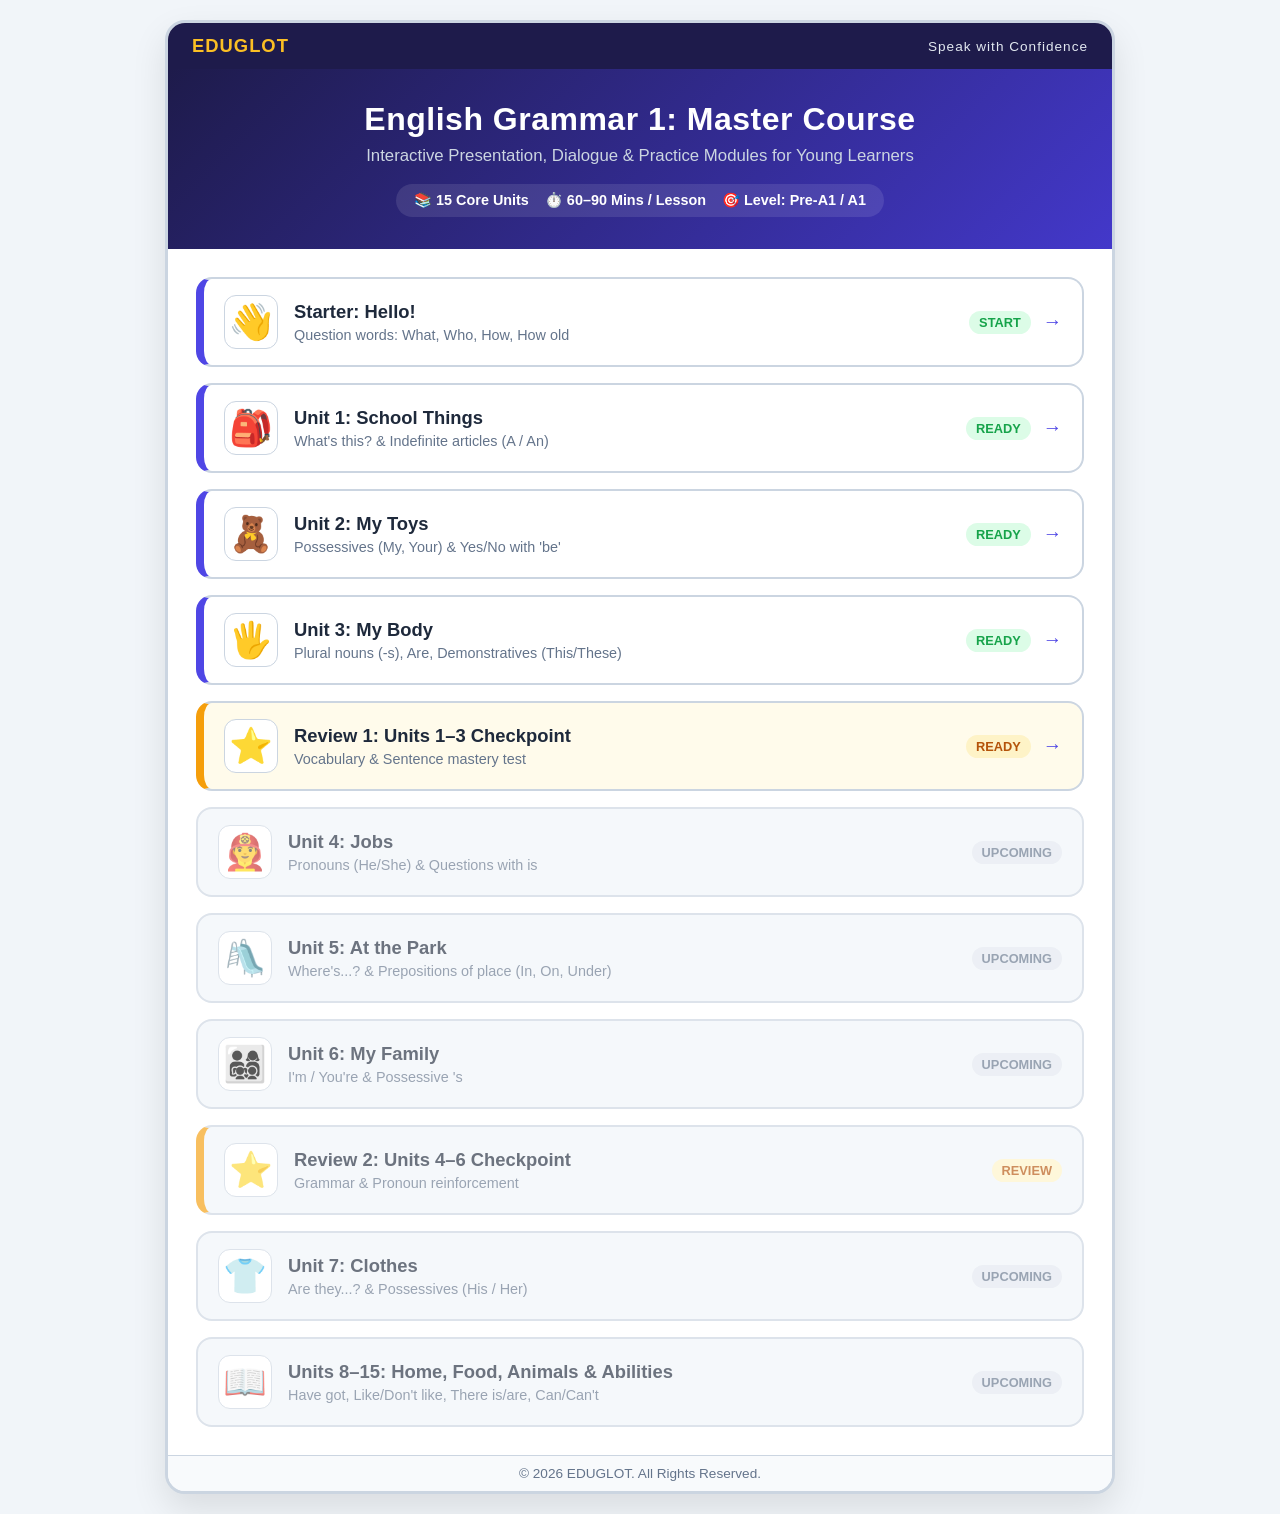
==== index.html @ aacb3d11 "Add files via upload" ====
<!DOCTYPE html>
<html lang="en">

<head>
    <meta charset="UTF-8" />
    <meta name="viewport" content="width=device-width, initial-scale=1.0" />
    <title>EDUGLOT - Speak with Confidence | Grammar Course Dashboard</title>
    <link rel="stylesheet" href="style.css" />
    <style>
        /* Course Portal Specific Layout */
        .portal-container {
            width: 100%;
            max-width: 950px;
            background: var(--card-bg);
            border-radius: 20px;
            box-shadow: 0 15px 35px rgba(0, 0, 0, 0.1);
            overflow: hidden;
            display: flex;
            flex-direction: column;
            border: 3px solid var(--border);
        }

        .hero-banner {
            background: linear-gradient(135deg, #1e1b4b 0%, #4338ca 100%);
            color: white;
            padding: 32px 28px;
            text-align: center;
            position: relative;
        }

        .hero-banner h1 {
            font-size: 2rem;
            font-weight: 800;
            letter-spacing: 0.5px;
            margin-bottom: 8px;
        }

        .hero-banner p {
            color: #cbd5e1;
            font-size: 1.05rem;
            max-width: 600px;
            margin: 0 auto 18px;
        }

        .course-meta {
            display: inline-flex;
            gap: 16px;
            background: rgba(255, 255, 255, 0.1);
            padding: 8px 18px;
            border-radius: 30px;
            font-size: 0.9rem;
            font-weight: 600;
        }

        .curriculum-body {
            padding: 28px;
            display: flex;
            flex-direction: column;
            gap: 16px;
        }

        .unit-card {
            display: flex;
            align-items: center;
            justify-content: space-between;
            background: #f8fafc;
            border: 2px solid var(--border);
            border-radius: 16px;
            padding: 16px 20px;
            transition: all 0.2s ease;
            text-decoration: none;
            color: inherit;
        }

        .unit-card:hover {
            transform: translateY(-2px);
            border-color: var(--primary);
            box-shadow: 0 6px 16px rgba(79, 70, 229, 0.1);
        }

        .unit-card.active-unit {
            border-left: 8px solid var(--primary);
            background: #ffffff;
        }

        .unit-card.review-card {
            border-left: 8px solid var(--accent);
            background: #fffbeb;
        }

        .unit-card.locked {
            opacity: 0.65;
            background: #f1f5f9;
            cursor: not-allowed;
        }

        .unit-card.locked:hover {
            transform: none;
            border-color: var(--border);
            box-shadow: none;
        }

        .unit-info {
            display: flex;
            align-items: center;
            gap: 16px;
        }

        .unit-icon {
            font-size: 2.2rem;
            width: 54px;
            height: 54px;
            background: #ffffff;
            border-radius: 12px;
            display: flex;
            align-items: center;
            justify-content: center;
            border: 1px solid var(--border);
        }

        .unit-text h3 {
            font-size: 1.15rem;
            color: var(--text);
            margin-bottom: 4px;
            display: flex;
            align-items: center;
            gap: 8px;
        }

        .unit-target {
            font-size: 0.9rem;
            color: #64748b;
            font-weight: 500;
        }

        .unit-status {
            display: flex;
            align-items: center;
            gap: 12px;
        }

        .badge {
            font-size: 0.8rem;
            font-weight: 700;
            padding: 4px 10px;
            border-radius: 20px;
            text-transform: uppercase;
        }

        .badge-ready {
            background: #dcfce7;
            color: var(--success);
        }

        .badge-review {
            background: #fef3c7;
            color: #b45309;
        }

        .badge-locked {
            background: #e2e8f0;
            color: #64748b;
        }

        .arrow-icon {
            font-size: 1.2rem;
            color: var(--primary);
            font-weight: bold;
        }
    </style>
</head>

<body>

    <div class="portal-container">
        <!-- EDUGLOT Header -->
        <div class="brand-bar">
            <span>EDUGLOT</span>
            <div class="brand-bar-right">
                <span class="tagline">Speak with Confidence</span>
            </div>
        </div>

        <!-- Hero Header -->
        <div class="hero-banner">
            <h1>English Grammar 1: Master Course</h1>
            <p>Interactive Presentation, Dialogue & Practice Modules for Young Learners</p>
            <div class="course-meta">
                <span>📚 15 Core Units</span>
                <span>⏱️ 60–90 Mins / Lesson</span>
                <span>🎯 Level: Pre-A1 / A1</span>
            </div>
        </div>

        <!-- Curriculum Units List -->
        <div class="curriculum-body">

            <!-- Starter Unit -->
            <a href="starter.html" class="unit-card active-unit">
                <div class="unit-info">
                    <div class="unit-icon">👋</div>
                    <div class="unit-text">
                        <h3>Starter: Hello!</h3>
                        <div class="unit-target">Question words: What, Who, How, How old</div>
                    </div>
                </div>
                <div class="unit-status">
                    <span class="badge badge-ready">Start</span>
                    <span class="arrow-icon">&rarr;</span>
                </div>
            </a>

            <!-- Unit 1 (Active) -->
            <a href="unit1.html" class="unit-card active-unit">
                <div class="unit-info">
                    <div class="unit-icon">🎒</div>
                    <div class="unit-text">
                        <h3>Unit 1: School Things</h3>
                        <div class="unit-target">What's this? & Indefinite articles (A / An)</div>
                    </div>
                </div>
                <div class="unit-status">
                    <span class="badge badge-ready">Ready</span>
                    <span class="arrow-icon">&rarr;</span>
                </div>
            </a>

            <!-- Unit 2 -->
            <a href="unit2.html" class="unit-card active-unit">
                <div class="unit-info">
                    <div class="unit-icon">🧸</div>
                    <div class="unit-text">
                        <h3>Unit 2: My Toys</h3>
                        <div class="unit-target">Possessives (My, Your) & Yes/No with 'be'</div>
                    </div>
                </div>
                <div class="unit-status">
                    <span class="badge badge-ready">Ready</span>
                    <span class="arrow-icon">&rarr;</span>
                </div>
            </a>

            <!-- Unit 3 -->
            <a href="unit3.html" class="unit-card active-unit">
                <div class="unit-info">
                    <div class="unit-icon">🖐️</div>
                    <div class="unit-text">
                        <h3>Unit 3: My Body</h3>
                        <div class="unit-target">Plural nouns (-s), Are, Demonstratives (This/These)</div>
                    </div>
                </div>
                <div class="unit-status">
                    <span class="badge badge-ready">Ready</span>
                    <span class="arrow-icon">&rarr;</span>
                </div>
            </a>

            <!-- Review 1 (Unlocked) -->
            <a href="review1.html" class="unit-card review-card active-unit">
                <div class="unit-info">
                    <div class="unit-icon">⭐</div>
                    <div class="unit-text">
                        <h3>Review 1: Units 1–3 Checkpoint</h3>
                        <div class="unit-target">Vocabulary & Sentence mastery test</div>
                    </div>
                </div>
                <div class="unit-status">
                    <span class="badge badge-review">Ready</span>
                    <span class="arrow-icon">&rarr;</span>
                </div>
            </a>

            <!-- Unit 4 -->
            <a href="unit4.html" class="unit-card locked" onclick="event.preventDefault();">
                <div class="unit-info">
                    <div class="unit-icon">👨‍🚒</div>
                    <div class="unit-text">
                        <h3>Unit 4: Jobs</h3>
                        <div class="unit-target">Pronouns (He/She) & Questions with is</div>
                    </div>
                </div>
                <div class="unit-status">
                    <span class="badge badge-locked">Upcoming</span>
                </div>
            </a>

            <!-- Unit 5 -->
            <a href="unit5.html" class="unit-card locked" onclick="event.preventDefault();">
                <div class="unit-info">
                    <div class="unit-icon">🛝</div>
                    <div class="unit-text">
                        <h3>Unit 5: At the Park</h3>
                        <div class="unit-target">Where's...? & Prepositions of place (In, On, Under)</div>
                    </div>
                </div>
                <div class="unit-status">
                    <span class="badge badge-locked">Upcoming</span>
                </div>
            </a>

            <!-- Unit 6 -->
            <a href="unit6.html" class="unit-card locked" onclick="event.preventDefault();">
                <div class="unit-info">
                    <div class="unit-icon">👨‍👩‍👧‍👦</div>
                    <div class="unit-text">
                        <h3>Unit 6: My Family</h3>
                        <div class="unit-target">I'm / You're & Possessive 's</div>
                    </div>
                </div>
                <div class="unit-status">
                    <span class="badge badge-locked">Upcoming</span>
                </div>
            </a>

            <!-- Review 2 -->
            <div class="unit-card review-card locked">
                <div class="unit-info">
                    <div class="unit-icon">⭐</div>
                    <div class="unit-text">
                        <h3>Review 2: Units 4–6 Checkpoint</h3>
                        <div class="unit-target">Grammar & Pronoun reinforcement</div>
                    </div>
                </div>
                <div class="unit-status">
                    <span class="badge badge-review">Review</span>
                </div>
            </div>

            <!-- Unit 7 -->
            <a href="unit7.html" class="unit-card locked" onclick="event.preventDefault();">
                <div class="unit-info">
                    <div class="unit-icon">👕</div>
                    <div class="unit-text">
                        <h3>Unit 7: Clothes</h3>
                        <div class="unit-target">Are they...? & Possessives (His / Her)</div>
                    </div>
                </div>
                <div class="unit-status">
                    <span class="badge badge-locked">Upcoming</span>
                </div>
            </a>

            <!-- Units 8 to 15 Collapsed Group -->
            <div class="unit-card locked">
                <div class="unit-info">
                    <div class="unit-icon">📖</div>
                    <div class="unit-text">
                        <h3>Units 8–15: Home, Food, Animals & Abilities</h3>
                        <div class="unit-target">Have got, Like/Don't like, There is/are, Can/Can't</div>
                    </div>
                </div>
                <div class="unit-status">
                    <span class="badge badge-locked">Upcoming</span>
                </div>
            </div>

        </div>

        <!-- Protected Copyright Footer -->
        <div class="footer-copyright">
            &copy; 2026 EDUGLOT. All Rights Reserved.
        </div>
    </div>

    <script>
        /* Content Theft Protection Engine */
        document.addEventListener('contextmenu', e => e.preventDefault());
        document.addEventListener('keydown', e => {
            if (e.keyCode === 123) { e.preventDefault(); return false; }
            if (e.ctrlKey && e.shiftKey && (e.keyCode === 73 || e.keyCode === 74 || e.keyCode === 67)) { e.preventDefault(); return false; }
            if (e.metaKey && e.altKey && e.keyCode === 73) { e.preventDefault(); return false; }
            if ((e.ctrlKey || e.metaKey) && e.keyCode === 85) { e.preventDefault(); return false; }
            if ((e.ctrlKey || e.metaKey) && e.keyCode === 83) { e.preventDefault(); return false; }
        });
        document.addEventListener('dragstart', e => e.preventDefault());
    </script>
</body>

</html>
---- style.css ----
:root {
  --primary: #4f46e5;
  --primary-hover: #4338ca;
  --bg: #f1f5f9;
  --card-bg: #ffffff;
  --text: #1e293b;
  --accent: #f59e0b;
  --accent-light: #fef3c7;
  --success: #16a34a;
  --danger: #dc2626;
  --border: #cbd5e1;
}

/* Content theft & selection protection */
* {
  box-sizing: border-box;
  margin: 0;
  padding: 0;
  font-family: 'Comic Sans MS', 'Chalkboard SE', 'Segoe UI', sans-serif;
  -webkit-user-select: none;
  -moz-user-select: none;
  -ms-user-select: none;
  user-select: none;
}

body {
  background: var(--bg);
  color: var(--text);
  display: flex;
  flex-direction: column;
  align-items: center;
  justify-content: center;
  min-height: 100vh;
  padding: 20px 10px;
}

.presentation-container {
  width: 100%;
  max-width: 950px;
  background: var(--card-bg);
  border-radius: 20px;
  box-shadow: 0 15px 35px rgba(0, 0, 0, 0.1);
  overflow: hidden;
  display: flex;
  flex-direction: column;
  min-height: 700px;
  border: 3px solid var(--border);
  position: relative;
}

.brand-bar {
  background: #1e1b4b;
  color: #fbbf24;
  padding: 12px 24px;
  font-size: 1.15rem;
  font-weight: 800;
  letter-spacing: 1px;
  display: flex;
  justify-content: space-between;
  align-items: center;
}

.brand-bar-right {
  display: flex;
  align-items: center;
  gap: 16px;
}

.brand-bar .tagline {
  font-size: 0.85rem;
  color: #e2e8f0;
  font-weight: 500;
}

/* Print Icon Button */
.icon-btn-print {
  background: rgba(255, 255, 255, 0.15);
  border: 1px solid rgba(255, 255, 255, 0.3);
  cursor: pointer;
  padding: 8px;
  border-radius: 8px;
  display: flex;
  align-items: center;
  justify-content: center;
  transition: all 0.2s ease;
}

.icon-btn-print:hover {
  background: rgba(255, 255, 255, 0.3);
  transform: scale(1.05);
}

.icon-btn-print svg {
  width: 20px;
  height: 20px;
  fill: #fbbf24;
}

.slide-header {
  background: var(--primary);
  color: white;
  padding: 14px 24px;
  display: flex;
  justify-content: space-between;
  align-items: center;
}

.slide-header h2 {
  font-size: 1.35rem;
  font-weight: 700;
}

.slide-indicator {
  font-size: 0.95rem;
  background: rgba(255, 255, 255, 0.2);
  padding: 4px 14px;
  border-radius: 20px;
}

.slide-content {
  padding: 28px;
  flex-grow: 1;
  display: none;
  overflow-y: auto;
  animation: slideIn 0.25s ease-out;
}

.slide-content.active {
  display: block;
}

@keyframes slideIn {
  from {
    opacity: 0;
    transform: scale(0.99);
  }

  to {
    opacity: 1;
    transform: scale(1);
  }
}

/* Objectives Card */
.objectives-card {
  background: #ecfdf5;
  border-left: 6px solid var(--success);
  border-radius: 10px;
  padding: 16px 20px;
  margin-bottom: 20px;
}

.objectives-card h4 {
  color: #065f46;
  font-size: 1.05rem;
  margin-bottom: 8px;
  display: flex;
  align-items: center;
  gap: 8px;
}

.objectives-card ul {
  list-style: square inside;
  color: #047857;
  font-size: 0.95rem;
  line-height: 1.6;
}

/* Teacher Notes Box */
.teacher-cue {
  background: var(--accent-light);
  border: 2px dashed var(--accent);
  border-radius: 12px;
  padding: 12px 16px;
  margin-bottom: 20px;
  font-size: 0.95rem;
  color: #92400e;
  display: flex;
  align-items: flex-start;
  gap: 10px;
}

.edit-btn {
  background: transparent;
  border: none;
  cursor: pointer;
  font-size: 1.3rem;
  padding: 2px;
}

.teacher-notes-text {
  flex-grow: 1;
  outline: none;
  min-height: 24px;
}

.teacher-notes-text[contenteditable="true"] {
  background: #fff;
  padding: 6px 10px;
  border-radius: 6px;
  border: 1px solid var(--accent);
  -webkit-user-select: text;
  user-select: text;
}

/* Rules & Vocab Cards */
.rule-box {
  background: #eef2ff;
  border-left: 6px solid var(--primary);
  padding: 16px 20px;
  border-radius: 8px;
  margin-bottom: 20px;
  font-size: 1.1rem;
  line-height: 1.6;
}

.vocab-grid {
  display: grid;
  grid-template-columns: repeat(auto-fit, minmax(130px, 1fr));
  gap: 16px;
  margin-top: 16px;
}

.vocab-card {
  background: #f8fafc;
  border: 2px solid var(--border);
  border-radius: 16px;
  padding: 18px 10px;
  text-align: center;
  font-weight: 700;
  cursor: pointer;
  transition: all 0.2s ease;
}

.vocab-card:hover {
  transform: translateY(-4px);
  border-color: var(--primary);
  box-shadow: 0 6px 14px rgba(79, 70, 229, 0.15);
}

.emoji-lg {
  font-size: 3.5rem;
  display: block;
  margin-bottom: 8px;
}

.card-hint {
  font-size: 0.75rem;
  color: #64748b;
  margin-top: 4px;
  display: block;
}

/* Vocabulary Modal */
.modal-overlay {
  position: absolute;
  top: 0;
  left: 0;
  width: 100%;
  height: 100%;
  background: rgba(15, 23, 42, 0.6);
  display: flex;
  justify-content: center;
  align-items: center;
  opacity: 0;
  pointer-events: none;
  transition: opacity 0.2s ease;
  z-index: 50;
  padding: 20px;
}

.modal-overlay.active {
  opacity: 1;
  pointer-events: auto;
}

.modal-card {
  background: white;
  padding: 28px 24px;
  border-radius: 24px;
  max-width: 460px;
  width: 90%;
  text-align: center;
  position: relative;
  box-shadow: 0 25px 40px -10px rgba(0, 0, 0, 0.25);
  border: 3px solid #e0e7ff;
}

.modal-close {
  position: absolute;
  top: 12px;
  right: 16px;
  font-size: 1.5rem;
  background: transparent;
  border: none;
  cursor: pointer;
  color: #64748b;
}

.modal-header-section {
  border-bottom: 2px dashed var(--border);
  padding-bottom: 14px;
  margin-bottom: 16px;
}

.modal-audio-btn {
  background: #e0e7ff;
  color: var(--primary);
  border: none;
  padding: 8px 16px;
  border-radius: 20px;
  cursor: pointer;
  margin: 10px 0;
  font-weight: 700;
  display: inline-flex;
  align-items: center;
  gap: 6px;
}

.modal-details {
  text-align: left;
  display: flex;
  flex-direction: column;
  gap: 12px;
}

.detail-block {
  background: #f8fafc;
  border-radius: 12px;
  padding: 10px 14px;
  border-left: 4px solid var(--primary);
}

.detail-block.example-box {
  border-left-color: var(--accent);
  background: #fffbeb;
}

.detail-title {
  font-size: 0.8rem;
  font-weight: 800;
  text-transform: uppercase;
  letter-spacing: 0.5px;
  color: #64748b;
  margin-bottom: 4px;
  display: flex;
  justify-content: space-between;
  align-items: center;
}

.detail-text {
  font-size: 1rem;
  line-height: 1.5;
  color: #1e293b;
}

.example-sound-btn {
  background: transparent;
  border: none;
  cursor: pointer;
  font-size: 0.85rem;
  color: var(--primary);
  font-weight: bold;
}

/* Exercises Layout */
.exercise-grid {
  display: grid;
  grid-template-columns: 1fr 1fr;
  gap: 12px;
  margin-bottom: 16px;
}

@media (max-width: 768px) {
  .exercise-grid {
    grid-template-columns: 1fr;
  }
}

.exercise-card {
  background: #fdfdfd;
  border: 1.5px solid var(--border);
  border-radius: 12px;
  padding: 12px 16px;
}

.quiz-row {
  display: flex;
  align-items: center;
  flex-wrap: wrap;
  gap: 8px;
  font-size: 1.05rem;
}

.quiz-select {
  padding: 5px 10px;
  font-size: 1rem;
  border: 2px solid var(--border);
  border-radius: 8px;
  background: #fff;
  font-weight: bold;
}

.status-msg {
  font-weight: bold;
  font-size: 0.95rem;
}

.dialogue-box {
  background: #f8fafc;
  border: 2px solid var(--border);
  border-radius: 14px;
  padding: 20px;
  line-height: 1.8;
  font-size: 1.1rem;
  margin-bottom: 16px;
}

.speaker {
  font-weight: bold;
  color: var(--primary);
}

.btn {
  background: var(--primary);
  color: white;
  border: none;
  padding: 10px 20px;
  font-size: 0.95rem;
  font-weight: bold;
  border-radius: 10px;
  cursor: pointer;
  transition: background 0.2s;
}

.btn:hover {
  background: var(--primary-hover);
}

.btn:disabled {
  opacity: 0.35;
  cursor: not-allowed;
}

.nav-footer {
  padding: 12px 24px;
  border-top: 2px solid var(--border);
  display: flex;
  justify-content: space-between;
  align-items: center;
  background: #ffffff;
}

.footer-copyright {
  text-align: center;
  font-size: 0.85rem;
  color: #64748b;
  padding: 10px;
  background: #f8fafc;
  border-top: 1px solid var(--border);
}

/* Printable Worksheet Engine */
@media print {
  body {
    background: #ffffff !important;
    padding: 0 !important;
    margin: 0 !important;
  }

  .presentation-container {
    border: none !important;
    box-shadow: none !important;
    max-width: 100% !important;
    width: 100% !important;
  }

  .teacher-cue,
  .nav-footer,
  .modal-overlay,
  .btn,
  .card-hint,
  .edit-btn,
  .slide-header,
  .status-msg,
  .icon-btn-print {
    display: none !important;
  }

  .slide-content {
    display: block !important;
    page-break-after: always;
    break-after: page;
    padding: 24px 0 !important;
  }

  .slide-content:last-of-type {
    page-break-after: auto;
    break-after: auto;
  }

  .quiz-select {
    display: none !important;
  }

  .quiz-row::after {
    content: " [  _______________  ] ";
    font-weight: bold;
    color: #111;
  }

  .brand-bar {
    background: transparent !important;
    color: #000 !important;
    border-bottom: 2px solid #333 !important;
    padding: 12px 0 !important;
  }

  .brand-bar .tagline {
    color: #555 !important;
  }

  .exercise-grid {
    grid-template-columns: 1fr 1fr !important;
  }

  .footer-copyright {
    display: block !important;
    position: fixed;
    bottom: 0;
    width: 100%;
    background: transparent !important;
    border-top: 1px solid #ccc !important;
    font-size: 9pt;
  }
}
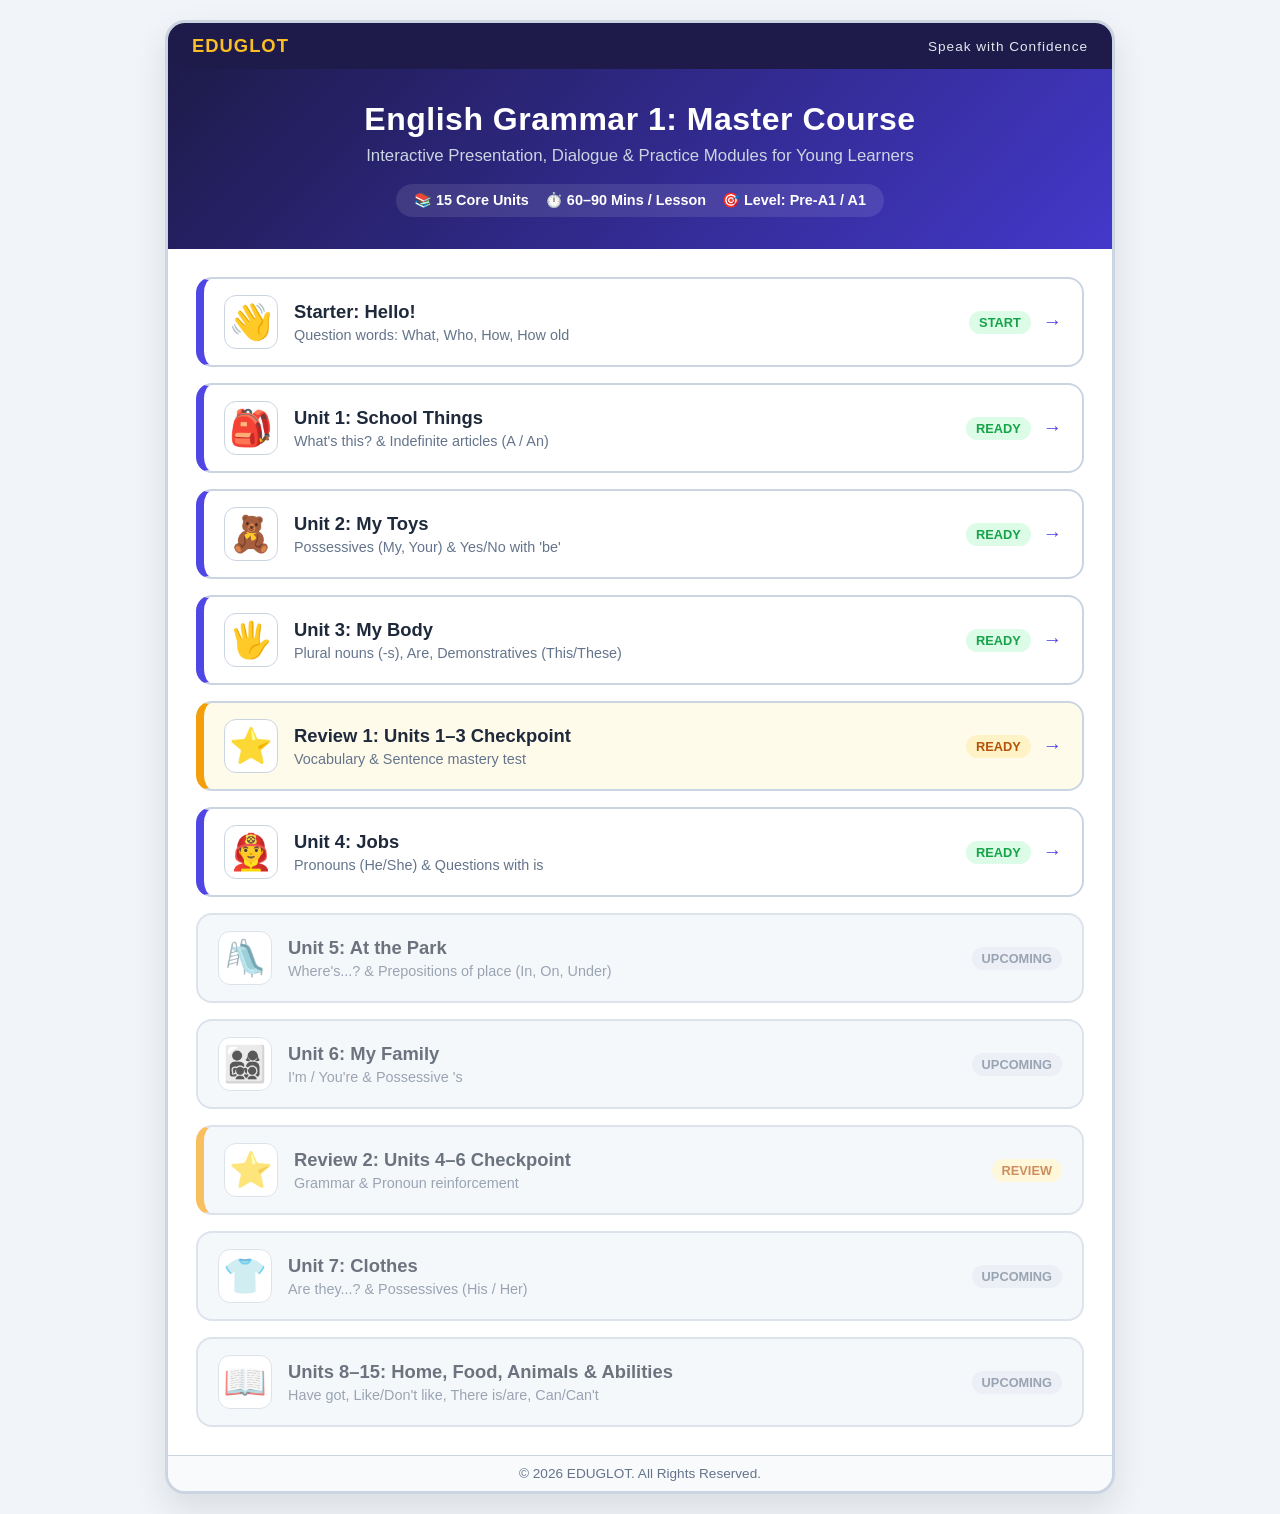
==== commit a6b1de2d: "Add files via upload" ====
--- a/index.html
+++ b/index.html
@@ -270,8 +270,8 @@
                 </div>
             </a>
 
-            <!-- Unit 4 -->
-            <a href="unit4.html" class="unit-card locked" onclick="event.preventDefault();">
+            <!-- Unit 4 (Unlocked) -->
+            <a href="unit4.html" class="unit-card active-unit">
                 <div class="unit-info">
                     <div class="unit-icon">👨‍🚒</div>
                     <div class="unit-text">
@@ -280,7 +280,8 @@
                     </div>
                 </div>
                 <div class="unit-status">
-                    <span class="badge badge-locked">Upcoming</span>
+                    <span class="badge badge-ready">Ready</span>
+                    <span class="arrow-icon">&rarr;</span>
                 </div>
             </a>
 
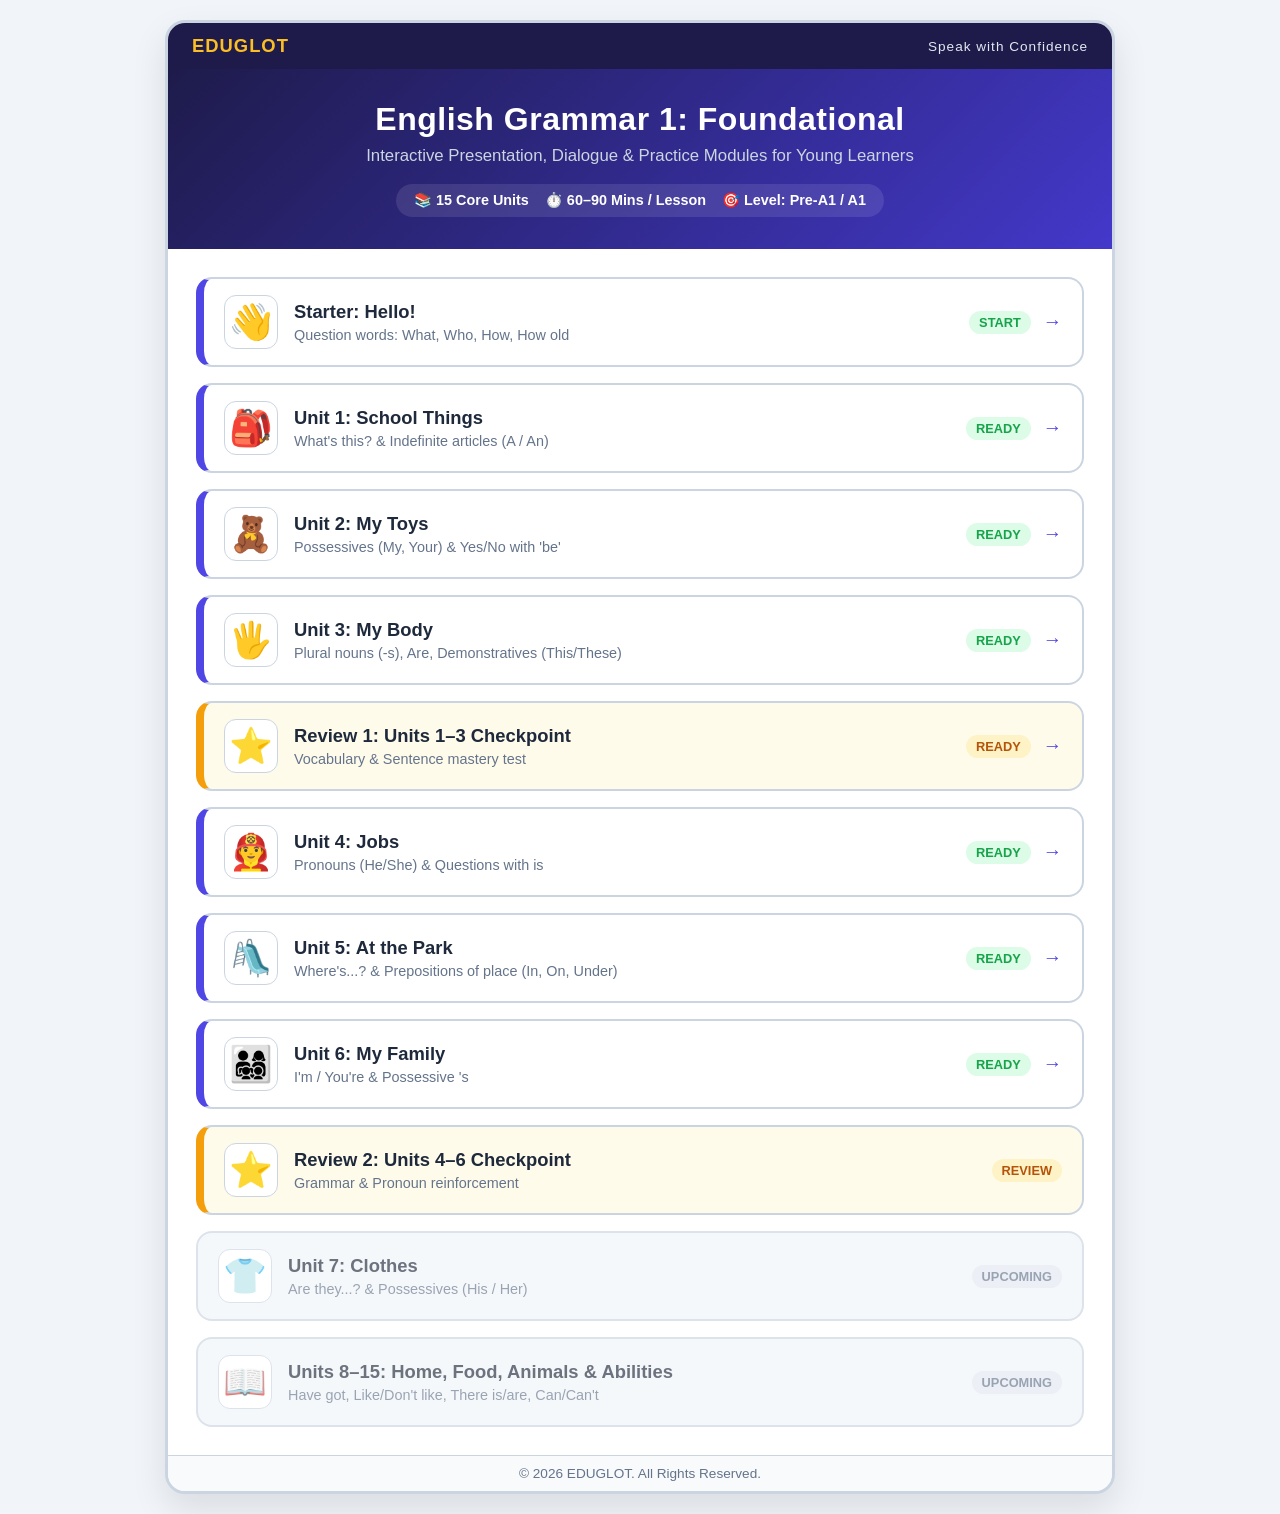
==== commit 4fcd4880: "Add files via upload" ====
--- a/index.html
+++ b/index.html
@@ -4,7 +4,7 @@
 <head>
     <meta charset="UTF-8" />
     <meta name="viewport" content="width=device-width, initial-scale=1.0" />
-    <title>EDUGLOT - Speak with Confidence | Grammar Course Dashboard</title>
+    <title>EDUGLOT - Speak with Confidence</title>
     <link rel="stylesheet" href="style.css" />
     <style>
         /* Course Portal Specific Layout */
@@ -183,7 +183,7 @@
 
         <!-- Hero Header -->
         <div class="hero-banner">
-            <h1>English Grammar 1: Master Course</h1>
+            <h1>English Grammar 1: Foundational</h1>
             <p>Interactive Presentation, Dialogue & Practice Modules for Young Learners</p>
             <div class="course-meta">
                 <span>📚 15 Core Units</span>
@@ -286,7 +286,7 @@
             </a>
 
             <!-- Unit 5 -->
-            <a href="unit5.html" class="unit-card locked" onclick="event.preventDefault();">
+            <a href="unit5.html" class="unit-card active-unit">
                 <div class="unit-info">
                     <div class="unit-icon">🛝</div>
                     <div class="unit-text">
@@ -295,12 +295,13 @@
                     </div>
                 </div>
                 <div class="unit-status">
-                    <span class="badge badge-locked">Upcoming</span>
+                    <span class="badge badge-ready">Ready</span>
+                    <span class="arrow-icon">&rarr;</span>
                 </div>
             </a>
 
             <!-- Unit 6 -->
-            <a href="unit6.html" class="unit-card locked" onclick="event.preventDefault();">
+            <a href="unit6.html" class="unit-card active-unit">
                 <div class="unit-info">
                     <div class="unit-icon">👨‍👩‍👧‍👦</div>
                     <div class="unit-text">
@@ -309,12 +310,13 @@
                     </div>
                 </div>
                 <div class="unit-status">
-                    <span class="badge badge-locked">Upcoming</span>
+                    <span class="badge badge-ready">Ready</span>
+                    <span class="arrow-icon">&rarr;</span>
                 </div>
             </a>
 
             <!-- Review 2 -->
-            <div class="unit-card review-card locked">
+            <div class="unit-card review-card active-unit">
                 <div class="unit-info">
                     <div class="unit-icon">⭐</div>
                     <div class="unit-text">
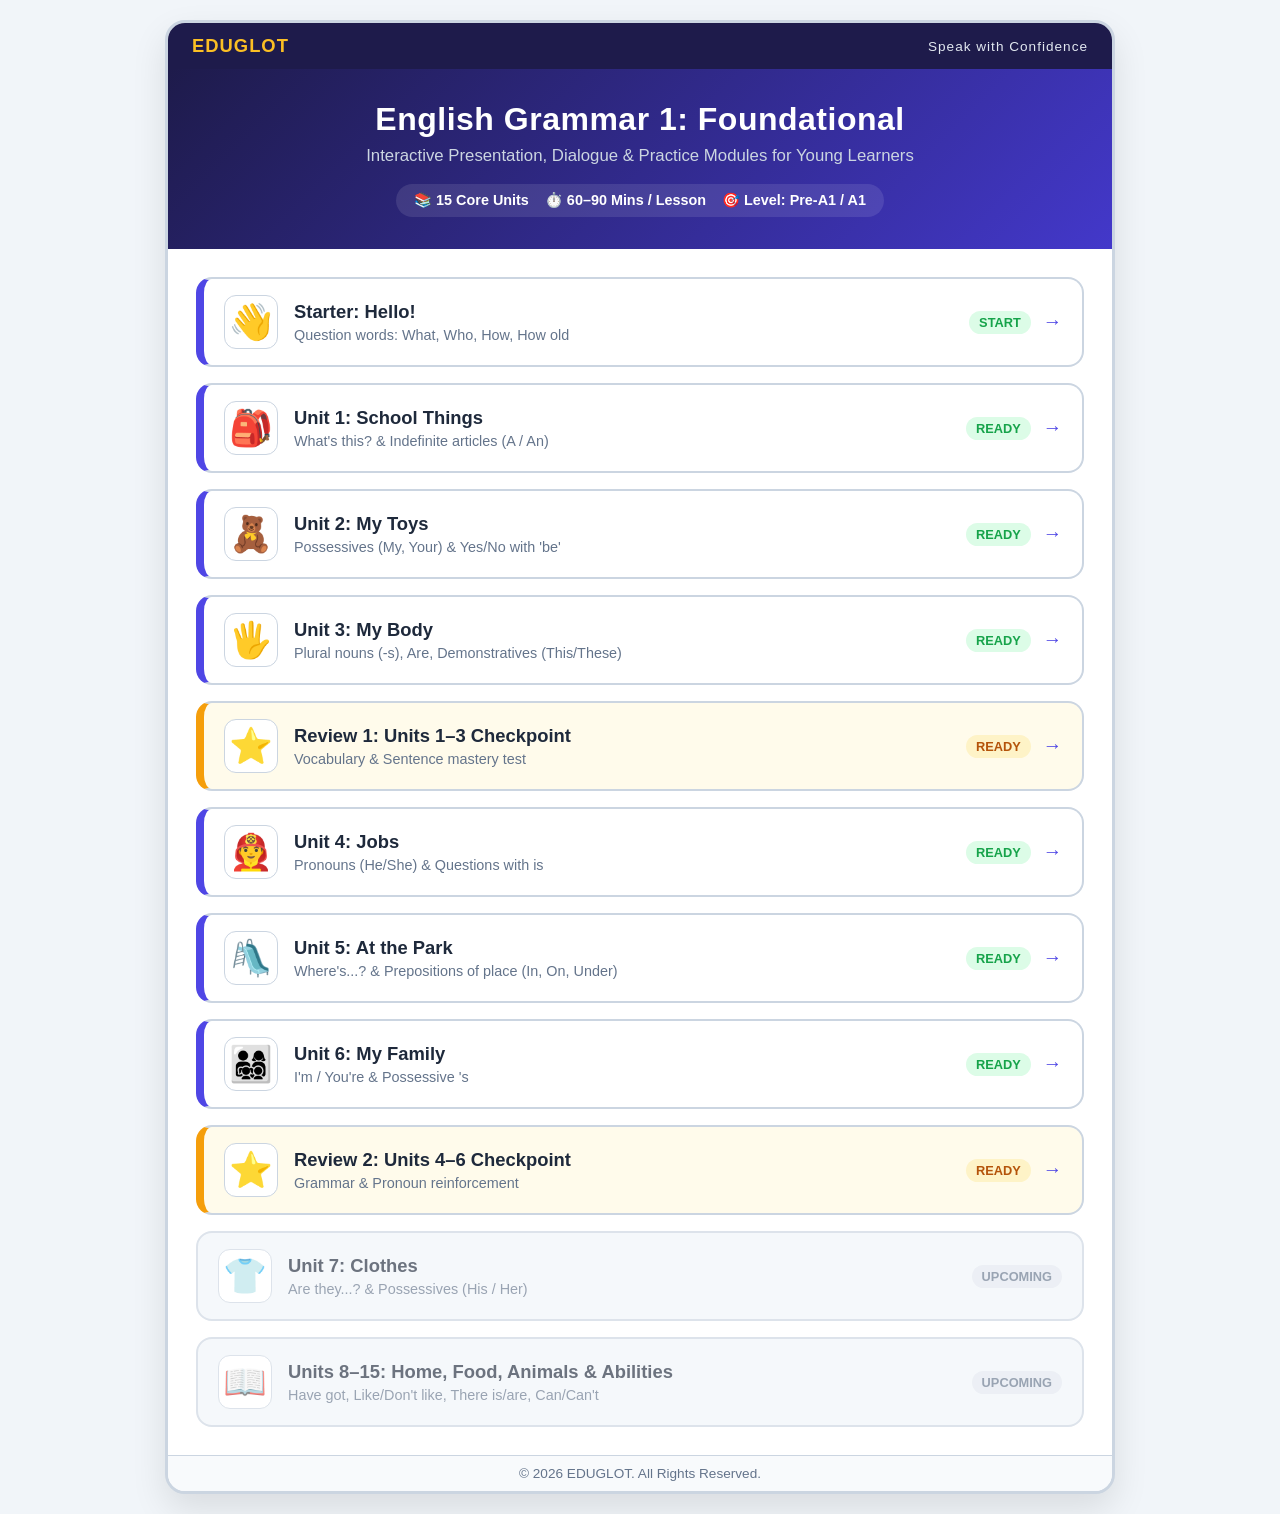
==== commit 48321912: "Add files via upload" ====
--- a/index.html
+++ b/index.html
@@ -315,8 +315,8 @@
                 </div>
             </a>
 
-            <!-- Review 2 -->
-            <div class="unit-card review-card active-unit">
+            <!-- Review 2 (Unlocked) -->
+            <a href="review2.html" class="unit-card review-card active-unit">
                 <div class="unit-info">
                     <div class="unit-icon">⭐</div>
                     <div class="unit-text">
@@ -325,9 +325,10 @@
                     </div>
                 </div>
                 <div class="unit-status">
-                    <span class="badge badge-review">Review</span>
-                </div>
-            </div>
+                    <span class="badge badge-review">Ready</span>
+                    <span class="arrow-icon">&rarr;</span>
+                </div>
+            </a>
 
             <!-- Unit 7 -->
             <a href="unit7.html" class="unit-card locked" onclick="event.preventDefault();">
